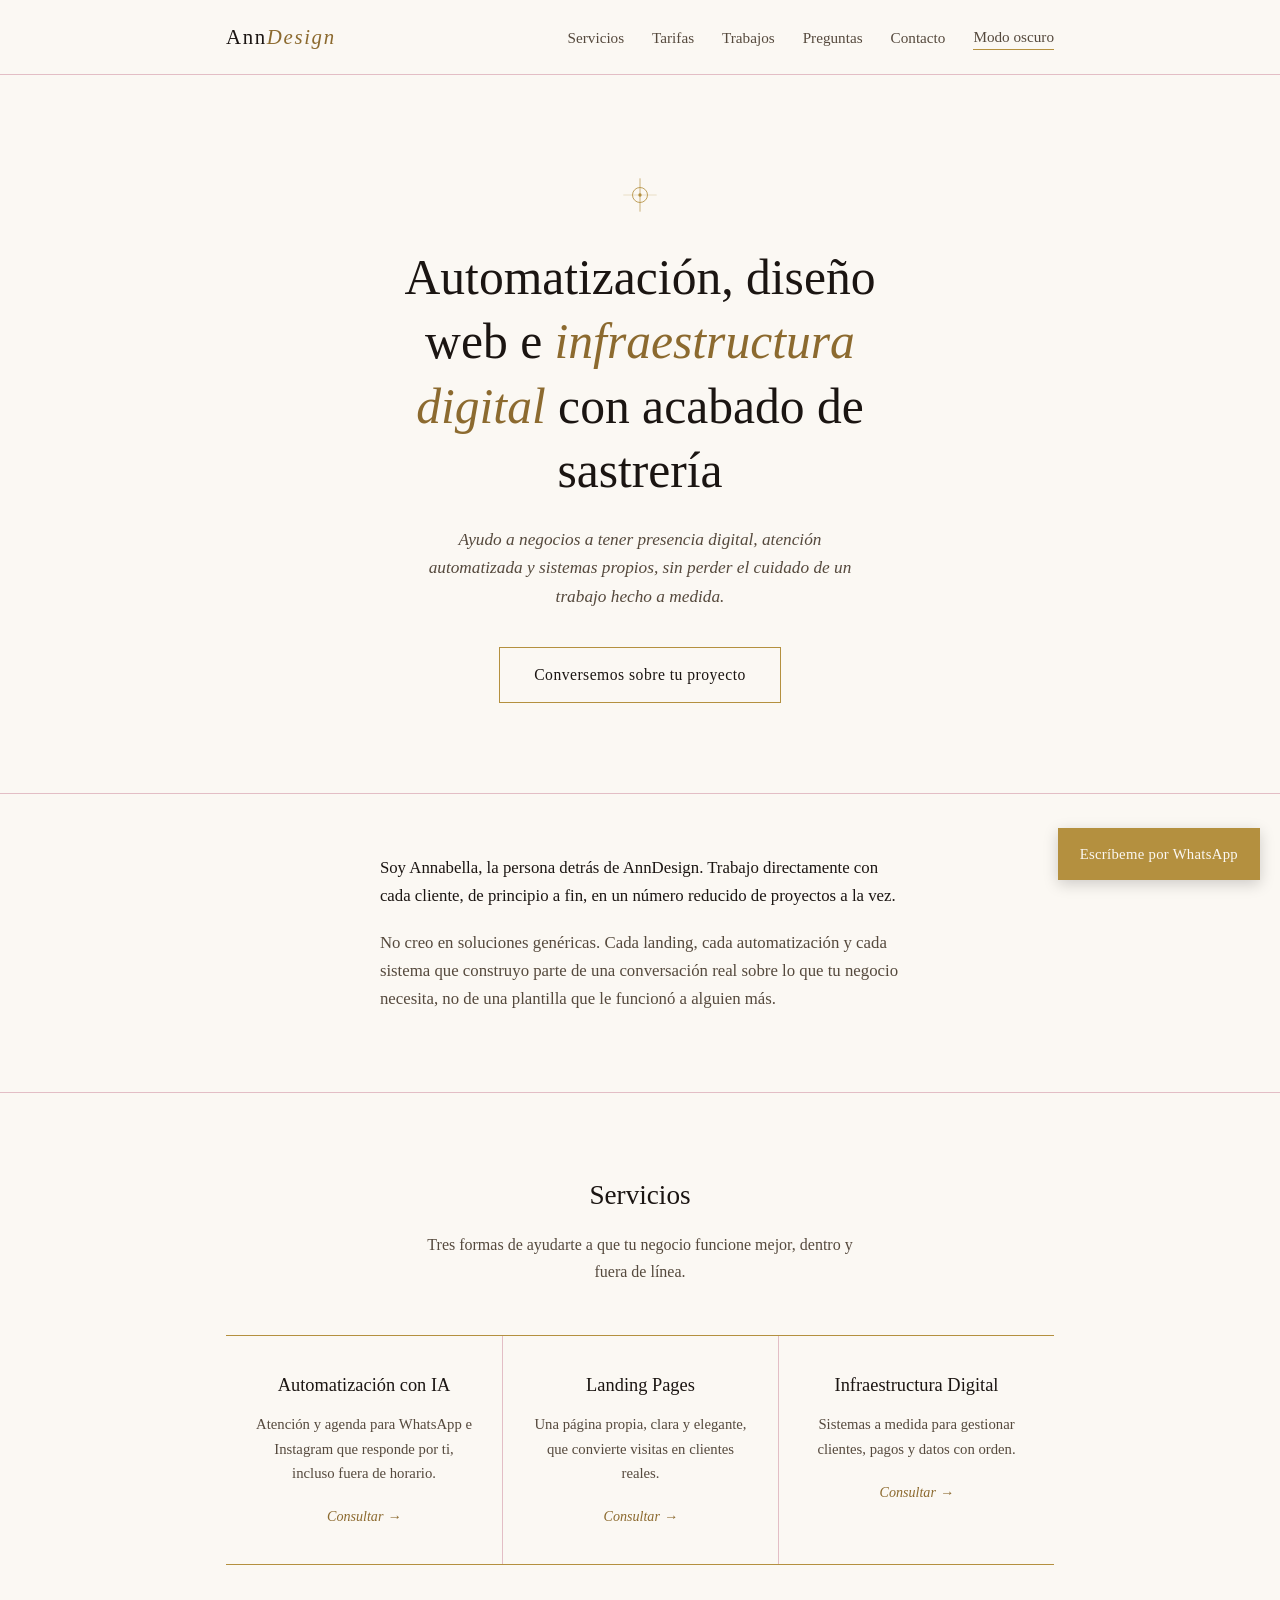
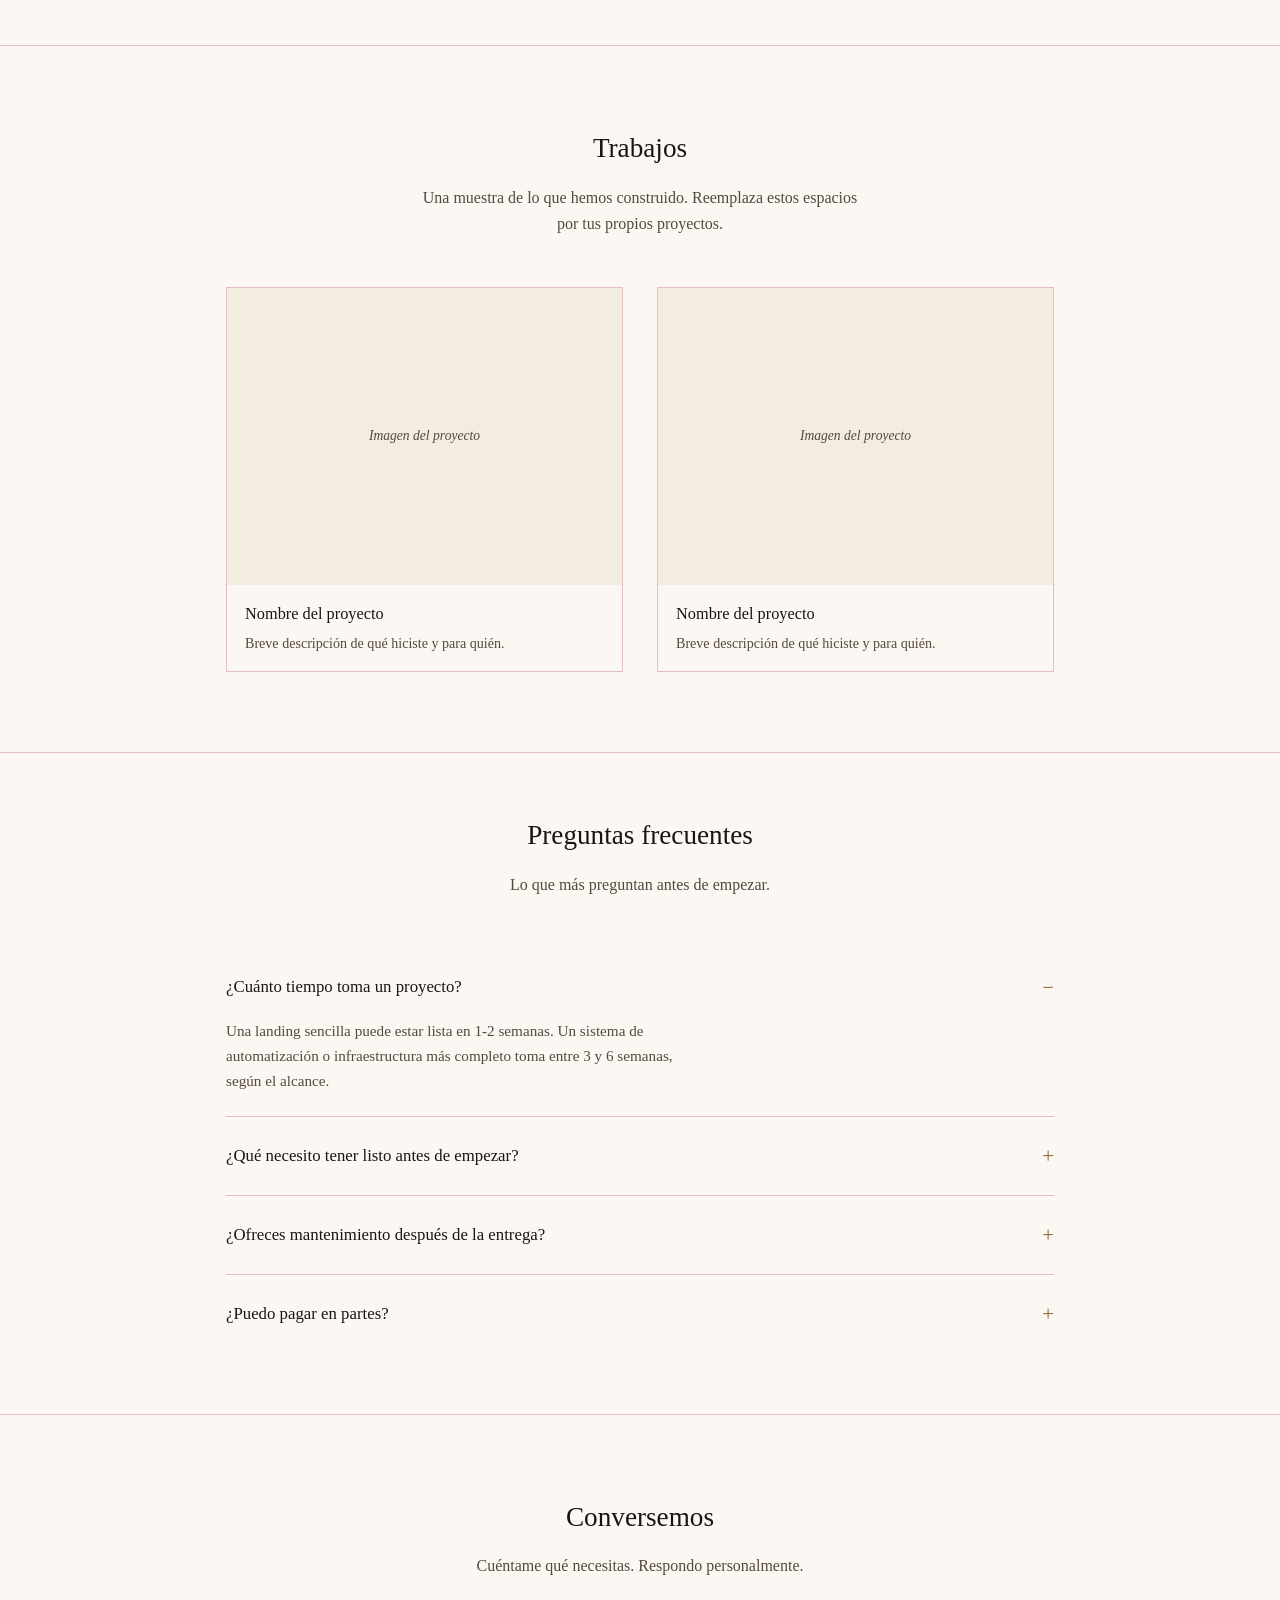
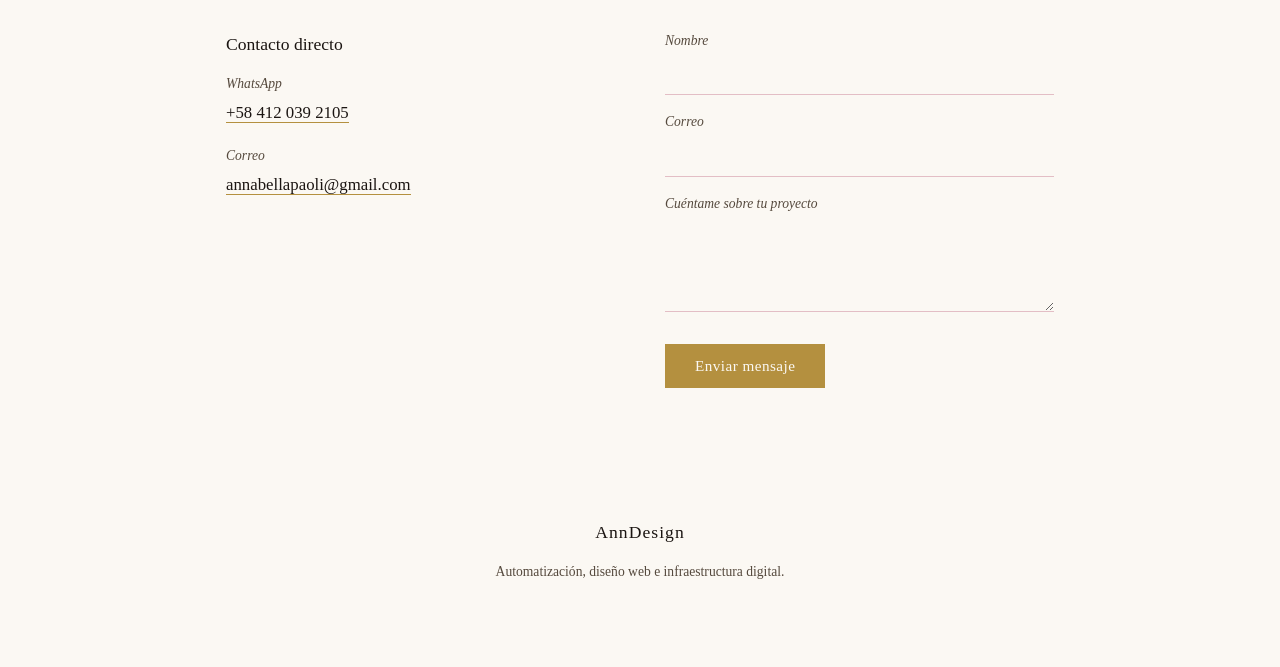
==== index.html @ f758a0d2 "Add sheme.org" ====
<!DOCTYPE html>
<html lang="es">
<head>
<meta charset="UTF-8">
<meta name="viewport" content="width=device-width, initial-scale=1, viewport-fit=cover">
<meta name="google-site-verification" content="3FtmP0WTWGsjdGOeHxUpQcg-QrT8dx8e23Cpryl1r14" />
<title>AnnDesign — Automatización, diseño web e infraestructura digital</title>
<meta name="description" content="AnnDesign: automatización con IA para WhatsApp e Instagram, landing pages e infraestructura digital, hechas a medida.">
<meta property="og:title" content="AnnDesign — Automatización, diseño web e infraestructura digital">
<meta property="og:description" content="Servicios digitales hechos con la atención de una pieza a medida.">
<meta property="og:type" content="website">
<meta property="og:image" content="https://annabellapaoli.github.io/LandingPage-AnnDesign/img/og-image.png">
<script type="application/ld+json">
{
  "@context": "https://schema.org",
  "@type": "ProfessionalService",
  "name": "AnnDesign",
  "description": "Automatización con IA para WhatsApp e Instagram, landing pages e infraestructura digital, hechas a medida.",
  "url": "https://annabellapaoli.github.io/LandingPage-AnnDesign/",
  "image": "https://annabellapaoli.github.io/LandingPage-AnnDesign/img/og-image.png",
  "telephone": "+584120392105",
  "email": "annabellapaoli@gmail.com",
  "priceRange": "$$",
  "areaServed": [
    { "@type": "Country", "name": "Venezuela" },
    { "@type": "Place", "name": "Internacional / remoto" }
  ],
  "sameAs": [
    "https://www.instagram.com/studioanndesign"
  ]
}
</script>
<link rel="icon" type="image/png" sizes="32x32" href="img/favicon-32x32.png">
<link rel="icon" type="image/png" sizes="16x16" href="img/favicon-16x16.png">
<link rel="apple-touch-icon" href="apple-touch-icon.png">
<link rel="stylesheet" href="Styles.css">
</head>
<body>

<nav class="top">
  <div class="wrap" style="display:flex; justify-content:space-between; align-items:center; width:100%; position:relative;">
    <div class="brand">Ann<span class="accent">Design</span></div>
    <button class="menu-toggle" id="menuToggle" onclick="toggleMenu()" aria-label="Abrir menú">Menú</button>
    <div class="links" id="navLinks">
      <a href="#servicios" onclick="closeMenu()">Servicios</a>
      <a href="tarifas.html">Tarifas</a>
      <a href="#trabajos" onclick="closeMenu()">Trabajos</a>
      <a href="#faq" onclick="closeMenu()">Preguntas</a>
      <a href="#contacto" onclick="closeMenu()">Contacto</a>
      <a href="#" id="theme-btn" onclick="toggleTheme(); return false;" style="border-bottom:1px solid var(--gold);">Modo oscuro</a>
    </div>
  </div>
</nav>

<header class="hero">
  <div class="wrap">
    <svg class="ornament" viewBox="0 0 48 48" fill="none" xmlns="http://www.w3.org/2000/svg" aria-hidden="true">
      <path d="M24 4 L24 44" stroke="currentColor" stroke-width="0.8"/>
      <path d="M4 24 L44 24" stroke="currentColor" stroke-width="0.8" opacity="0.4"/>
      <circle cx="24" cy="24" r="9" stroke="currentColor" stroke-width="1"/>
      <circle cx="24" cy="24" r="2" fill="currentColor"/>
    </svg>
    <!-- REEMPLAZA este titular por el tuyo si quieres -->
    <h1>Automatización, diseño web e <em>infraestructura digital</em> con acabado de sastrería</h1>
    <p class="sub">Ayudo a negocios a tener presencia digital, atención automatizada y sistemas propios, sin perder el cuidado de un trabajo hecho a medida.</p>
    <a class="btn" href="#contacto">Conversemos sobre tu proyecto</a>
  </div>
</header>

<section id="sobre-mi" class="tight">
  <div class="wrap about">
    <p>Soy Annabella, la persona detrás de AnnDesign. Trabajo directamente con cada cliente, de principio a fin, en un número reducido de proyectos a la vez.</p>
    <p>No creo en soluciones genéricas. Cada landing, cada automatización y cada sistema que construyo parte de una conversación real sobre lo que tu negocio necesita, no de una plantilla que le funcionó a alguien más.</p>
  </div>
</section>

<section id="servicios">
  <div class="wrap">
    <h2 class="section-title">Servicios</h2>
    <p class="section-sub">Tres formas de ayudarte a que tu negocio funcione mejor, dentro y fuera de línea.</p>
    <div class="services">
      <div class="service-card">
        <h3>Automatización con IA</h3>
        <p>Atención y agenda para WhatsApp e Instagram que responde por ti, incluso fuera de horario.</p>
        <a href="#contacto">Consultar →</a>
      </div>
      <div class="service-card">
        <h3>Landing Pages</h3>
        <p>Una página propia, clara y elegante, que convierte visitas en clientes reales.</p>
        <a href="#contacto">Consultar →</a>
      </div>
      <div class="service-card">
        <h3>Infraestructura Digital</h3>
        <p>Sistemas a medida para gestionar clientes, pagos y datos con orden.</p>
        <a href="#contacto">Consultar →</a>
      </div>
    </div>
  </div>
</section>

<section id="trabajos">
  <div class="wrap">
    <h2 class="section-title">Trabajos</h2>
    <p class="section-sub">Una muestra de lo que hemos construido. Reemplaza estos espacios por tus propios proyectos.</p>
    <div class="portfolio-grid">
      <!-- Cada bloque .work es un proyecto. Duplica este bloque por cada trabajo que quieras mostrar. -->
      <div class="work">
        <div class="thumb">Imagen del proyecto</div>
        <div class="caption">
          <h4>Nombre del proyecto</h4>
          <p>Breve descripción de qué hiciste y para quién.</p>
        </div>
      </div>
      <div class="work">
        <div class="thumb">Imagen del proyecto</div>
        <div class="caption">
          <h4>Nombre del proyecto</h4>
          <p>Breve descripción de qué hiciste y para quién.</p>
        </div>
      </div>
    </div>
  </div>
</section>

<section id="faq" class="tight">
  <div class="wrap">
    <h2 class="section-title">Preguntas frecuentes</h2>
    <p class="section-sub">Lo que más preguntan antes de empezar.</p>

    <details class="faq-item" open>
      <summary class="faq-q">¿Cuánto tiempo toma un proyecto? <span class="sign"></span></summary>
      <p class="faq-a">Una landing sencilla puede estar lista en 1-2 semanas. Un sistema de automatización o infraestructura más completo toma entre 3 y 6 semanas, según el alcance.</p>
    </details>

    <details class="faq-item">
      <summary class="faq-q">¿Qué necesito tener listo antes de empezar? <span class="sign"></span></summary>
      <p class="faq-a">Idealmente tu logo, algunos textos o ideas de lo que quieres comunicar, y acceso a tus redes o WhatsApp Business si el proyecto los involucra. Si no tienes algo de esto, te ayudo a definirlo en la primera conversación.</p>
    </details>

    <details class="faq-item">
      <summary class="faq-q">¿Ofreces mantenimiento después de la entrega? <span class="sign"></span></summary>
      <p class="faq-a">Sí. Cada servicio incluye una mensualidad de acompañamiento que cubre soporte, ajustes y actualizaciones conforme tu negocio cambia.</p>
    </details>

    <details class="faq-item">
      <summary class="faq-q">¿Puedo pagar en partes? <span class="sign"></span></summary>
      <p class="faq-a">Sí, cada servicio tiene un plan de pago por etapas. Puedes ver el detalle en la página de tarifas.</p>
    </details>
  </div>
</section>

<section id="contacto">
  <div class="wrap">
    <h2 class="section-title">Conversemos</h2>
    <p class="section-sub">Cuéntame qué necesitas. Respondo personalmente.</p>
    <div class="contact-grid">
      <div class="contact-direct">
        <h3>Contacto directo</h3>
        <div class="item">
          <span>WhatsApp</span>
          <!-- Reemplaza el número (código de país + número, sin espacios ni +) -->
          <a href="https://wa.me/584120392105" target="_blank" rel="noopener">+58 412 039 2105</a>
        </div>
        <div class="item">
          <span>Correo</span>
          <a href="mailto:annabellapaoli@gmail.com">annabellapaoli@gmail.com</a>
        </div>
      </div>
    
     
      <form class="contact-form" id="contactForm">
        <input type="hidden" name="access_key" value="2c2c6b9e-72e5-4de1-8b60-40aa6144c0bf">
        <input type="hidden" name="subject" value="Nuevo mensaje desde AnnDesign">
        <!-- Campo trampa anti-spam: invisible para personas, los bots suelen rellenarlo -->
        <input type="text" name="botcheck" style="display:none" tabindex="-1" autocomplete="off">
        <div>
          <label for="nombre">Nombre</label>
          <input type="text" id="nombre" name="nombre" required>
        </div>
        <div>
          <label for="email">Correo</label>
          <input type="email" id="email" name="email" required>
        </div>
        <div>
          <label for="mensaje">Cuéntame sobre tu proyecto</label>
          <textarea id="mensaje" name="mensaje" rows="4" required></textarea>
        </div>
        <button type="submit" id="contactSubmit">Enviar mensaje</button>
        <p id="contactStatus" style="font-size:0.88rem; font-style:italic; margin:0; display:none;"></p>
      </form>
    </div>
  </div>
</section>

<footer>
  <div class="brand">AnnDesign</div>
  <p>Automatización, diseño web e infraestructura digital.</p>
</footer>

<a class="wa-float" href="https://wa.me/584120392105" target="_blank" rel="noopener">Escríbeme por WhatsApp</a>

<script src="Script.js" defer></script>
</body>
</html>
---- Styles.css ----
:root{
    --ivory: #FBF8F3;
    --ivory-deep: #F3ECE0;
    --ink: #1B1512;
    --ink-soft: #55493d;
    --gold: #B4903F;
    --gold-deep: #8C6A2F;
    --gold-bright: #D9B565;
    --rose: #F1DBDF;
    --rose-line: #E3BEC5;
  }
  @media (prefers-color-scheme: dark){
    :root:not([data-theme="light"]){
      --ivory: #17130F;
      --ivory-deep: #1E1812;
      --ink: #F3ECE0;
      --ink-soft: #cbbfae;
      --gold: #D2AE5F;
      --gold-deep: #E4C275;
      --gold-bright: #E9CC85;
      --rose: #3A2A2D;
      --rose-line: #55393f;
    }
  }
  :root[data-theme="dark"]{
    --ivory: #17130F; --ivory-deep: #1E1812; --ink: #F3ECE0; --ink-soft: #cbbfae;
    --gold: #D2AE5F; --gold-deep: #E4C275; --gold-bright: #E9CC85; --rose: #3A2A2D; --rose-line: #55393f;
  }

  * { box-sizing: border-box; }
  html{ scroll-padding-top: env(safe-area-inset-top, 0px); }

  body{
    margin: 0;
    background: var(--ivory);
    color: var(--ink);
    font-family: "Times New Roman", Times, serif;
    line-height: 1.65;
    -webkit-font-smoothing: antialiased;
    padding-top: env(safe-area-inset-top, 0px);
    padding-bottom: env(safe-area-inset-bottom, 0px);
  }

  a { color: inherit; }

  .wrap{ max-width: 880px; margin: 0 auto; padding: 0 26px; }

  html{ scroll-behavior: smooth; }

  /* NAV */
  nav.top{
    display: flex;
    justify-content: space-between;
    align-items: center;
    padding: 20px 0;
    border-bottom: 1px solid var(--rose-line);
    position: sticky;
    top: env(safe-area-inset-top, 0px);
    background: var(--ivory);
    z-index: 40;
  }
  nav.top .brand{
    font-size: 1.3rem;
    letter-spacing: 0.08em;
  }
  nav.top .brand .accent{ color: var(--gold-deep); font-style: italic; }
  nav.top .links{ display: flex; gap: 28px; font-size: 0.95rem; align-items: center; }
  nav.top .links a{ text-decoration: none; color: var(--ink-soft); }
  nav.top .links a:hover{ color: var(--gold-deep); }

  .menu-toggle{
    display: none;
    background: none; border: 1px solid var(--gold); color: var(--ink);
    font-family: inherit; font-size: 0.85rem; padding: 8px 14px; cursor: pointer;
  }

  @media (max-width: 560px){
    .menu-toggle{ display: inline-block; }
    nav.top .links{
      display: none;
      position: absolute;
      top: 100%;
      left: 0;
      right: 0;
      background: var(--ivory);
      flex-direction: column;
      align-items: flex-start;
      gap: 0;
      border-bottom: 1px solid var(--gold);
    }
    nav.top .links.open{ display: flex; }
    nav.top .links a{
      width: 100%;
      padding: 16px 26px;
      border-top: 1px solid var(--rose-line);
    }
  }

  /* HERO */
  header.hero{
    text-align: center;
    padding: 100px 0 90px;
  }
  .ornament{ width: 40px; height: 40px; margin: 0 auto 22px; color: var(--gold); }
  .hero h1{
    font-size: clamp(2.2rem, 6vw, 3.1rem);
    font-weight: 400;
    line-height: 1.3;
    max-width: 20ch;
    margin: 0 auto 22px;
  }
  .hero h1 em{ color: var(--gold-deep); font-style: italic; }
  .hero p.sub{
    max-width: 50ch;
    margin: 0 auto 36px;
    color: var(--ink-soft);
    font-size: 1.08rem;
    font-style: italic;
  }
  .btn{
    display: inline-block;
    border: 1px solid var(--gold);
    color: var(--ink);
    text-decoration: none;
    padding: 14px 34px;
    font-size: 0.98rem;
    letter-spacing: 0.03em;
    transition: background 0.25s ease, color 0.25s ease;
  }
  .btn:hover{ background: var(--gold); color: var(--ivory); }
  .btn.ghost{ border-color: var(--rose-line); }
  .btn.ghost:hover{ background: var(--rose); color: var(--ink); }

  .hairline{
    width: 120px; height: 1px;
    background: linear-gradient(90deg, transparent, var(--gold), transparent);
    margin: 0 auto;
  }

  /* SECTION SHARED */
  section{ padding: 80px 0; border-top: 1px solid var(--rose-line); }
  section.tight{ padding: 60px 0; }
  .section-title{
    font-size: 1.7rem; font-weight: 400; text-align: center; margin: 0 0 14px;
  }
  .section-sub{
    text-align: center; color: var(--ink-soft); max-width: 56ch; margin: 0 auto 50px; font-size: 1rem;
  }

  /* ABOUT */
  .about p{
    max-width: 62ch; margin: 0 auto 20px; font-size: 1.05rem; color: var(--ink-soft);
  }
  .about p:first-child{ color: var(--ink); }

  /* SERVICES */
  .services{
    display: grid;
    grid-template-columns: 1fr 1fr 1fr;
    gap: 0;
    border-top: 1px solid var(--gold);
    border-bottom: 1px solid var(--gold);
  }
  .service-card{
    padding: 34px 26px;
    border-left: 1px solid var(--rose-line);
    text-align: center;
  }
  .service-card:first-child{ border-left: none; }
  .service-card h3{ font-weight: 400; font-size: 1.15rem; margin: 0 0 12px; }
  .service-card p{ color: var(--ink-soft); font-size: 0.92rem; margin: 0 0 18px; }
  .service-card a{ font-size: 0.88rem; font-style: italic; color: var(--gold-deep); text-decoration: none; }
  .service-card a:hover{ text-decoration: underline; }
  @media (max-width: 640px){
    .services{ grid-template-columns: 1fr; }
    .service-card{ border-left: none; border-top: 1px solid var(--rose-line); }
    .service-card:first-child{ border-top: none; }
  }

  /* PORTFOLIO */
  .portfolio-grid{
    display: grid;
    grid-template-columns: 1fr 1fr;
    gap: 34px;
  }
  .work{
    border: 1px solid var(--rose-line);
  }
  .work .thumb{
    aspect-ratio: 4/3;
    background: var(--ivory-deep);
    display: flex;
    align-items: center;
    justify-content: center;
    color: var(--ink-soft);
    font-size: 0.85rem;
    font-style: italic;
    /* REEMPLAZA este bloque por: background-image: url('tu-imagen.jpg'); background-size: cover; background-position: center; */
  }
  .work .caption{ padding: 16px 18px; }
  .work .caption h4{ margin: 0 0 4px; font-weight: 400; font-size: 1.02rem; }
  .work .caption p{ margin: 0; color: var(--ink-soft); font-size: 0.88rem; }
  @media (max-width: 640px){ .portfolio-grid{ grid-template-columns: 1fr; } }

  /* CONTACT */
  .contact-grid{
    display: grid;
    grid-template-columns: 1fr 1fr;
    gap: 50px;
    align-items: start;
  }
  .contact-direct h3{ font-weight: 400; font-size: 1.1rem; margin: 0 0 14px; }
  .contact-direct .item{ margin-bottom: 18px; }
  .contact-direct .item span{ display: block; color: var(--ink-soft); font-size: 0.85rem; font-style: italic; margin-bottom: 4px; }
  .contact-direct .item a{ text-decoration: none; font-size: 1.05rem; border-bottom: 1px solid var(--gold); }

  form.contact-form{ display: flex; flex-direction: column; gap: 16px; }
  form.contact-form label{ font-size: 0.85rem; color: var(--ink-soft); font-style: italic; margin-bottom: 4px; display: block; }
  form.contact-form input, form.contact-form textarea{
    width: 100%;
    font-family: inherit;
    font-size: 1rem;
    padding: 10px 4px;
    border: none;
    border-bottom: 1px solid var(--rose-line);
    background: transparent;
    color: var(--ink);
  }
  form.contact-form input:focus, form.contact-form textarea:focus{
    outline: none; border-bottom-color: var(--gold);
  }
  form.contact-form button{
    align-self: flex-start;
    margin-top: 8px;
    font-family: inherit;
    background: var(--gold);
    color: var(--ivory);
    border: none;
    padding: 13px 30px;
    font-size: 0.95rem;
    cursor: pointer;
    letter-spacing: 0.03em;
  }
  form.contact-form button:hover{ background: var(--gold-deep); }

  @media (max-width: 700px){ .contact-grid{ grid-template-columns: 1fr; } }

  footer{ text-align: center; padding: 50px 0 70px; color: var(--ink-soft); font-size: 0.85rem; }
  footer .brand{ font-size: 1.1rem; letter-spacing: 0.06em; color: var(--ink); margin-bottom: 10px; }

  /* FAQ */
  .faq-item{ border-bottom: 1px solid var(--rose-line); padding: 22px 0; }
  .faq-item:last-child{ border-bottom: none; }
  .faq-q{
    font-size: 1.05rem; cursor: pointer; display: flex; justify-content: space-between;
    align-items: center; list-style: none;
  }
  .faq-q::-webkit-details-marker{ display: none; }
  .faq-q .sign{ color: var(--gold-deep); font-size: 1.3rem; }
  .faq-item[open] .sign::before{ content: '−'; }
  .faq-item:not([open]) .sign::before{ content: '+'; }
  .faq-a{ color: var(--ink-soft); margin: 14px 0 0; font-size: 0.95rem; max-width: 60ch; }

  /* Floating WhatsApp button */
  .wa-float{
    position: fixed;
    right: 20px;
    bottom: calc(20px + env(safe-area-inset-bottom, 0px));
    background: var(--gold);
    color: var(--ivory);
    text-decoration: none;
    padding: 14px 22px;
    font-size: 0.92rem;
    letter-spacing: 0.02em;
    box-shadow: 0 4px 14px rgba(0,0,0,0.18);
    z-index: 50;
  }
  .wa-float:hover{ background: var(--gold-deep); }
  @media (max-width: 560px){
    .wa-float{ padding: 12px 18px; font-size: 0.85rem; }
  }
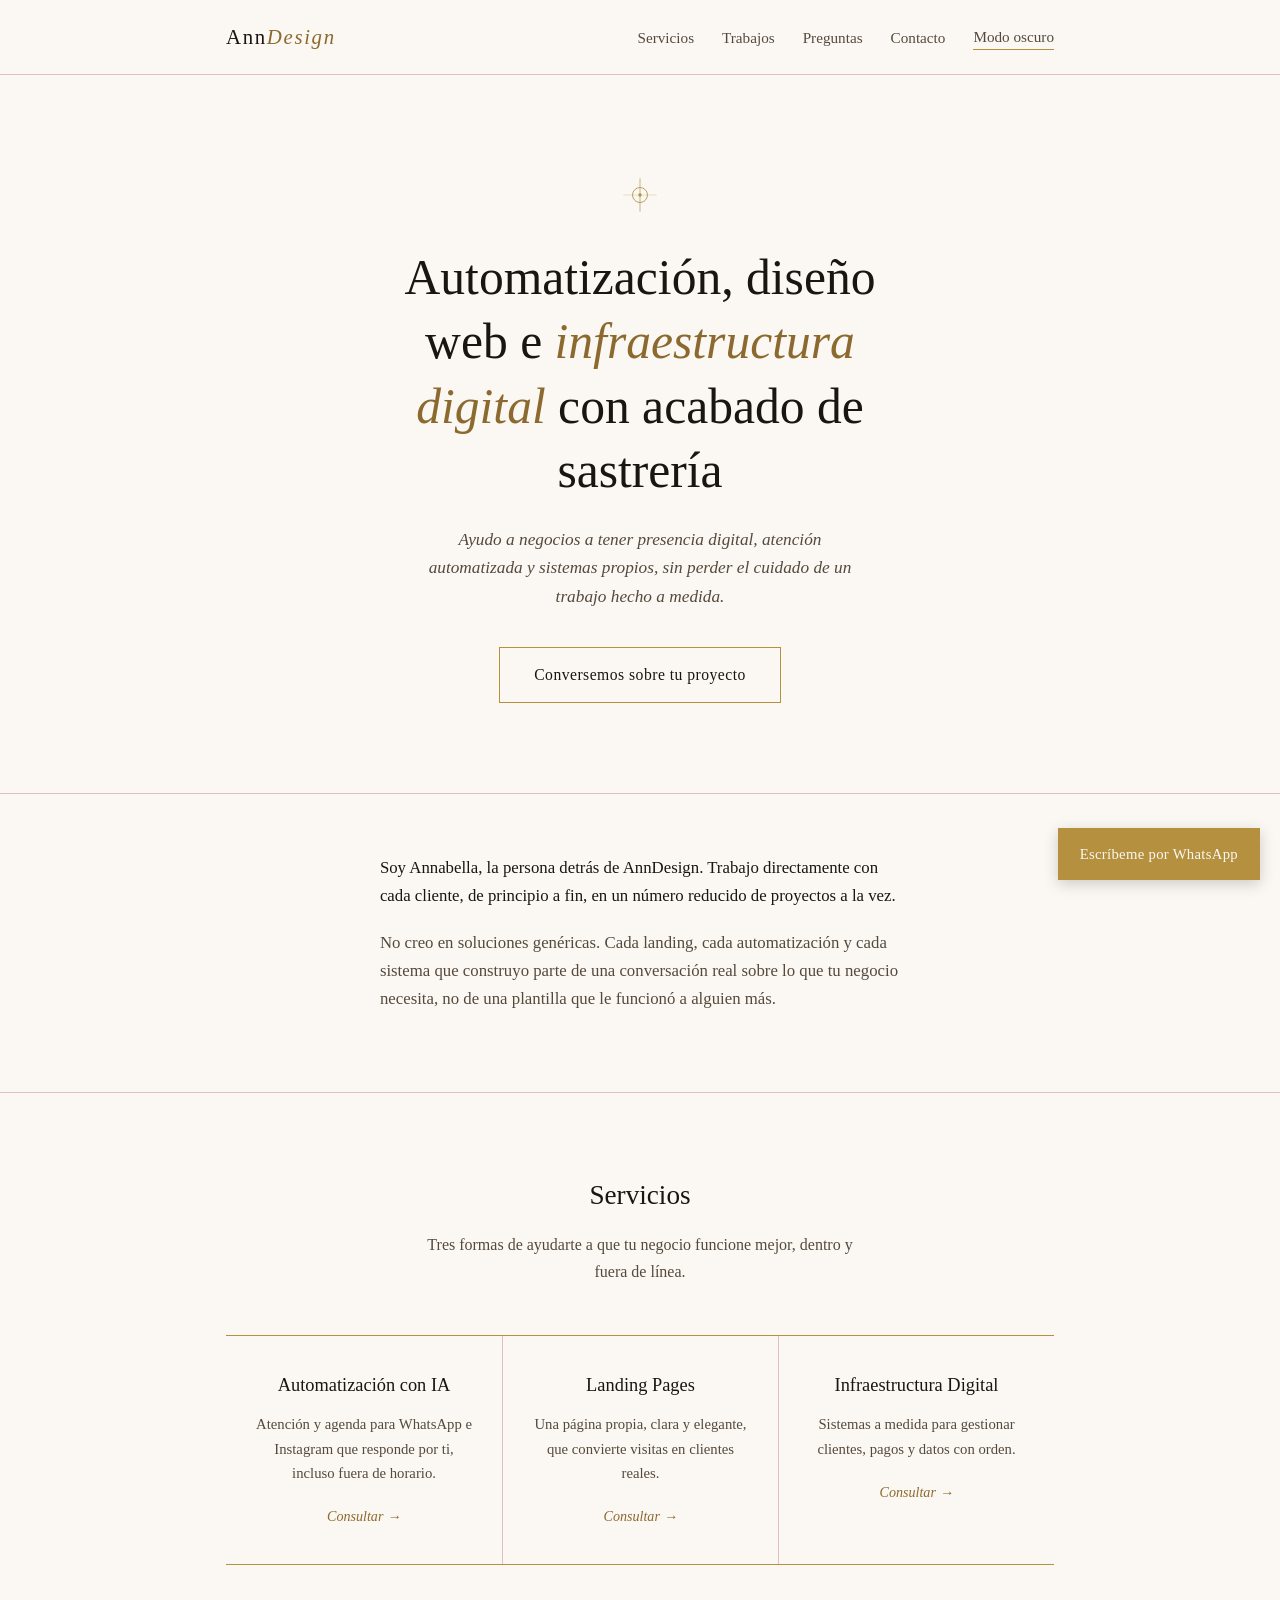
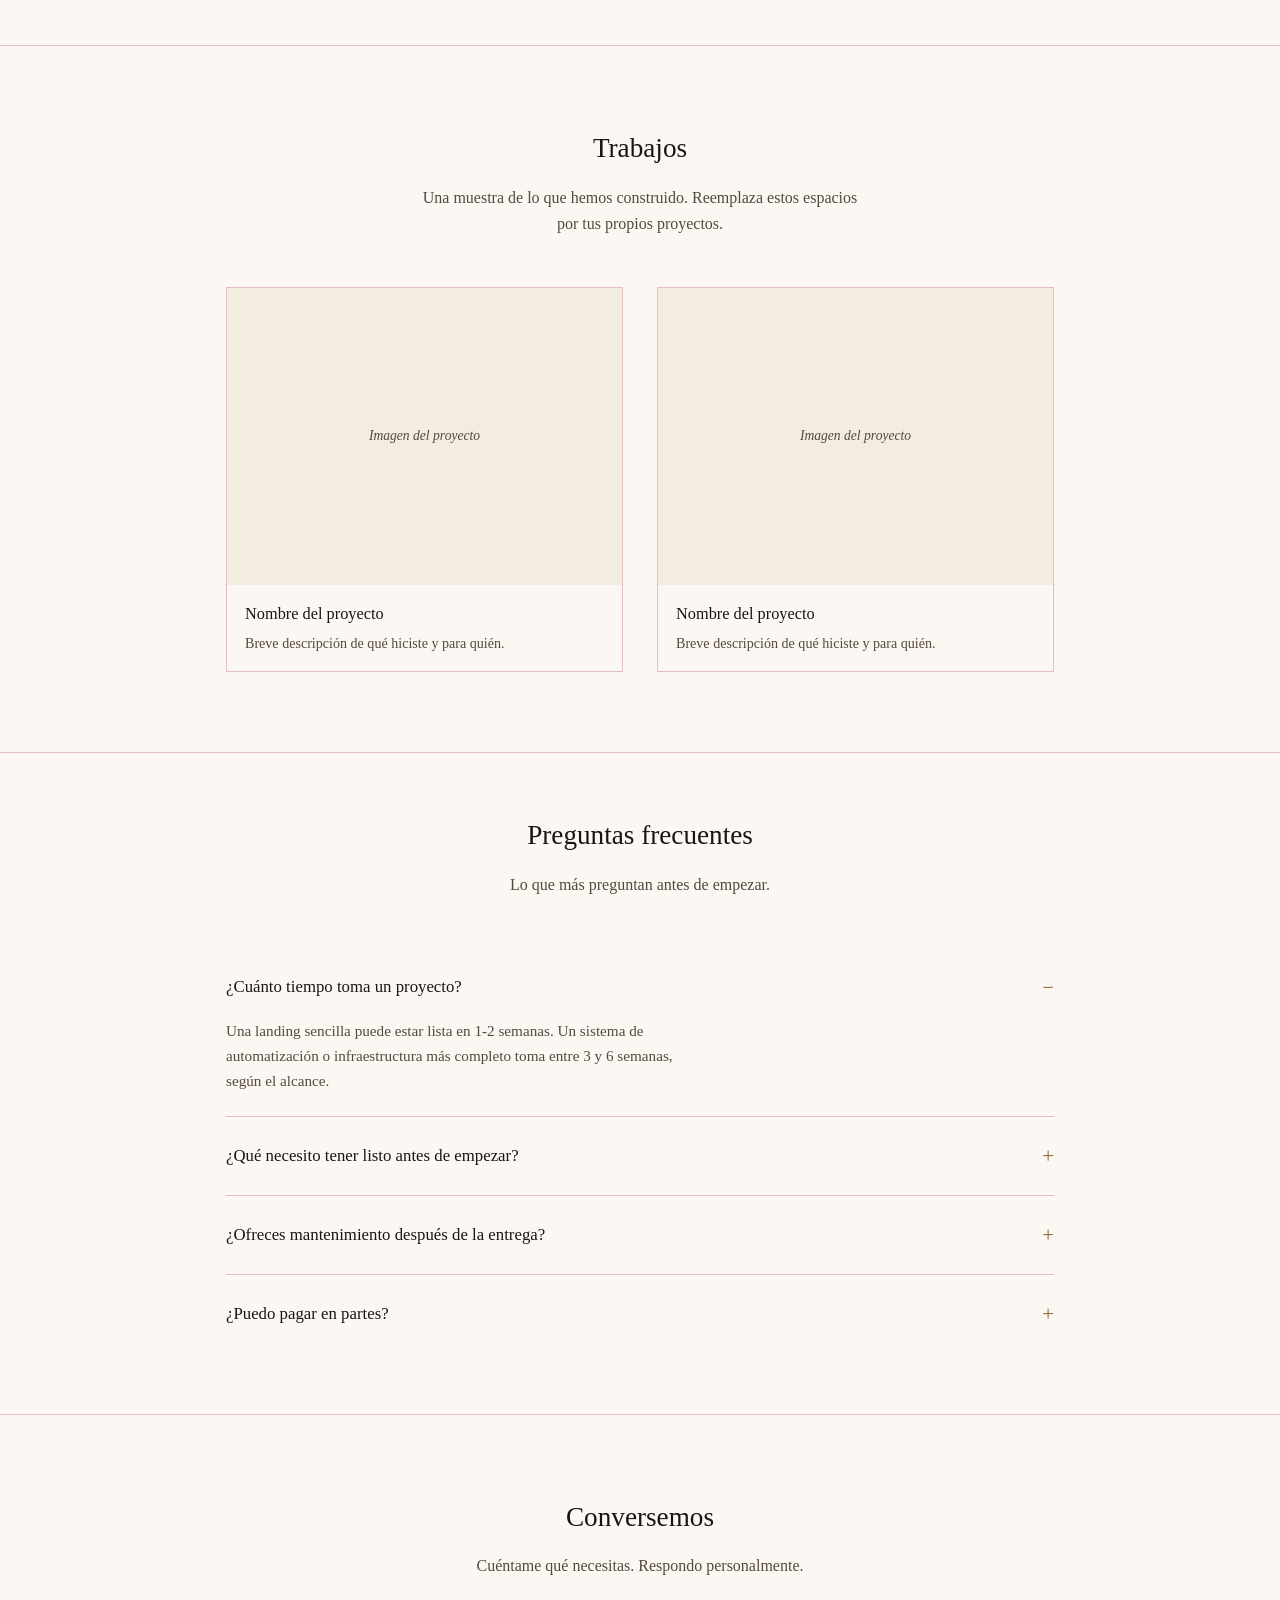
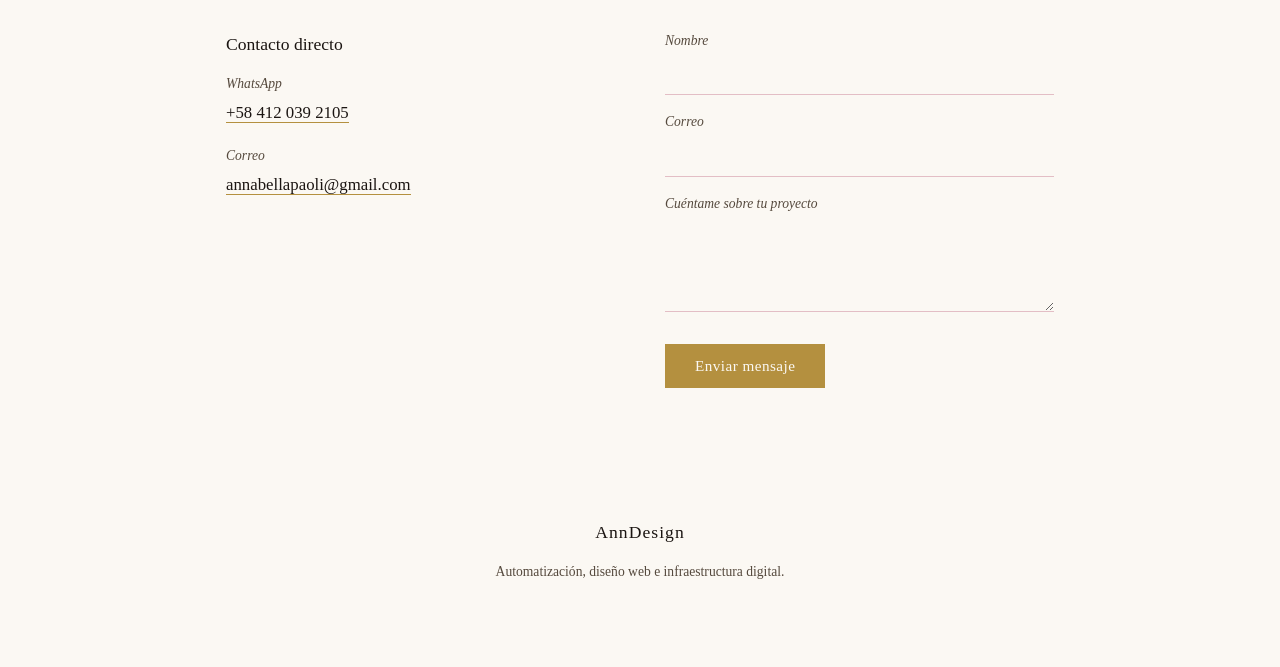
==== commit 3b2dcb5a: "delete tarifa section" ====
--- a/index.html
+++ b/index.html
@@ -43,7 +43,6 @@
     <button class="menu-toggle" id="menuToggle" onclick="toggleMenu()" aria-label="Abrir menú">Menú</button>
     <div class="links" id="navLinks">
       <a href="#servicios" onclick="closeMenu()">Servicios</a>
-      <a href="tarifas.html">Tarifas</a>
       <a href="#trabajos" onclick="closeMenu()">Trabajos</a>
       <a href="#faq" onclick="closeMenu()">Preguntas</a>
       <a href="#contacto" onclick="closeMenu()">Contacto</a>
@@ -200,5 +199,46 @@
 <a class="wa-float" href="https://wa.me/584120392105" target="_blank" rel="noopener">Escríbeme por WhatsApp</a>
 
 <script src="Script.js" defer></script>
+<script type="application/ld+json">
+{
+  "@context": "https://schema.org",
+  "@type": "FAQPage",
+  "mainEntity": [
+    {
+      "@type": "Question",
+      "name": "¿Cuánto tiempo toma un proyecto?",
+      "acceptedAnswer": {
+        "@type": "Answer",
+        "text": "Una landing sencilla puede estar lista en 1-2 semanas. Un sistema de automatización o infraestructura más completo toma entre 3 y 6 semanas, según el alcance."
+      }
+    },
+    {
+      "@type": "Question",
+      "name": "¿Qué necesito tener listo antes de empezar?",
+      "acceptedAnswer": {
+        "@type": "Answer",
+        "text": "Idealmente tu logo, algunos textos o ideas de lo que quieres comunicar, y acceso a tus redes o WhatsApp Business si el proyecto los involucra. Si no tienes algo de esto, te ayudo a definirlo en la primera conversación."
+      }
+    },
+    {
+      "@type": "Question",
+      "name": "¿Ofreces mantenimiento después de la entrega?",
+      "acceptedAnswer": {
+        "@type": "Answer",
+        "text": "Sí. Cada servicio incluye una mensualidad de acompañamiento que cubre soporte, ajustes y actualizaciones conforme tu negocio cambia."
+      }
+    },
+    {
+      "@type": "Question",
+      "name": "¿Puedo pagar en partes?",
+      "acceptedAnswer": {
+        "@type": "Answer",
+        "text": "Sí, cada servicio tiene un plan de pago por etapas. Puedes ver el detalle en la página de tarifas."
+      }
+    }
+  ]
+}
+</script>
+
 </body>
 </html>
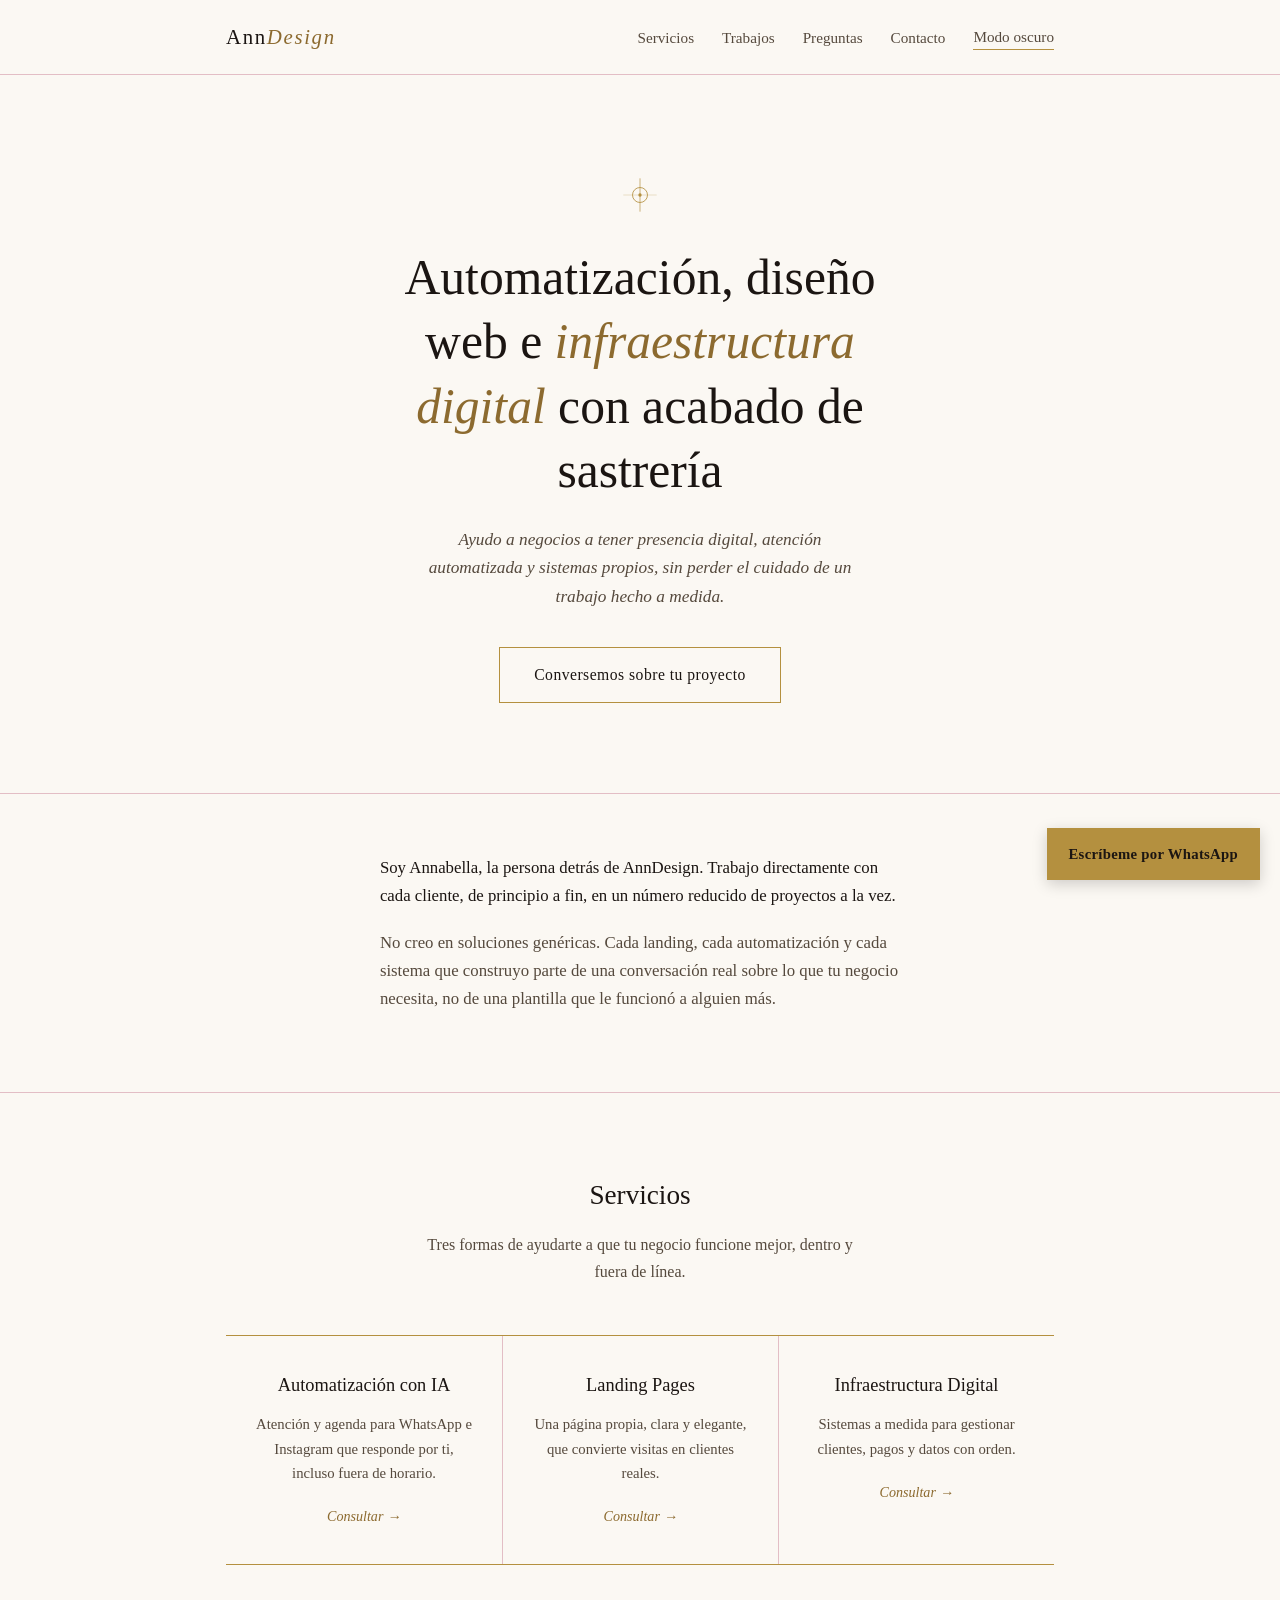
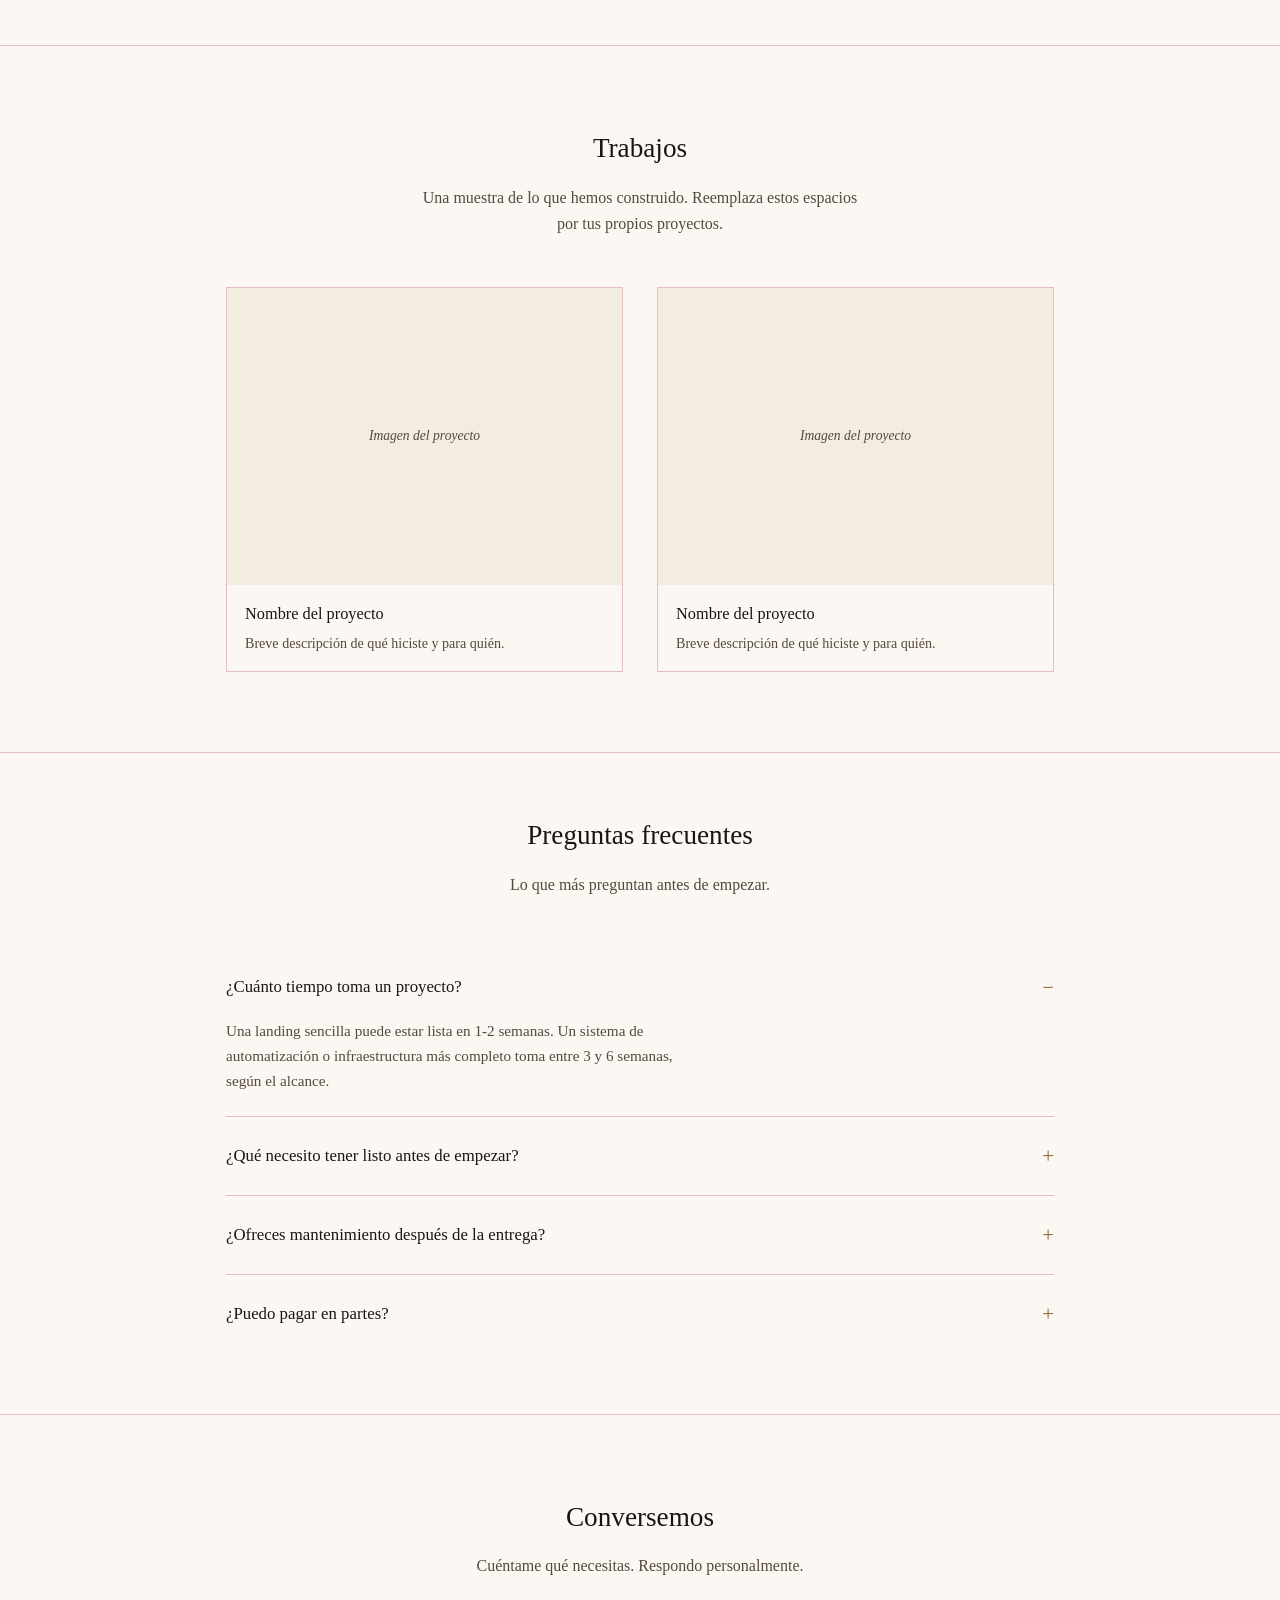
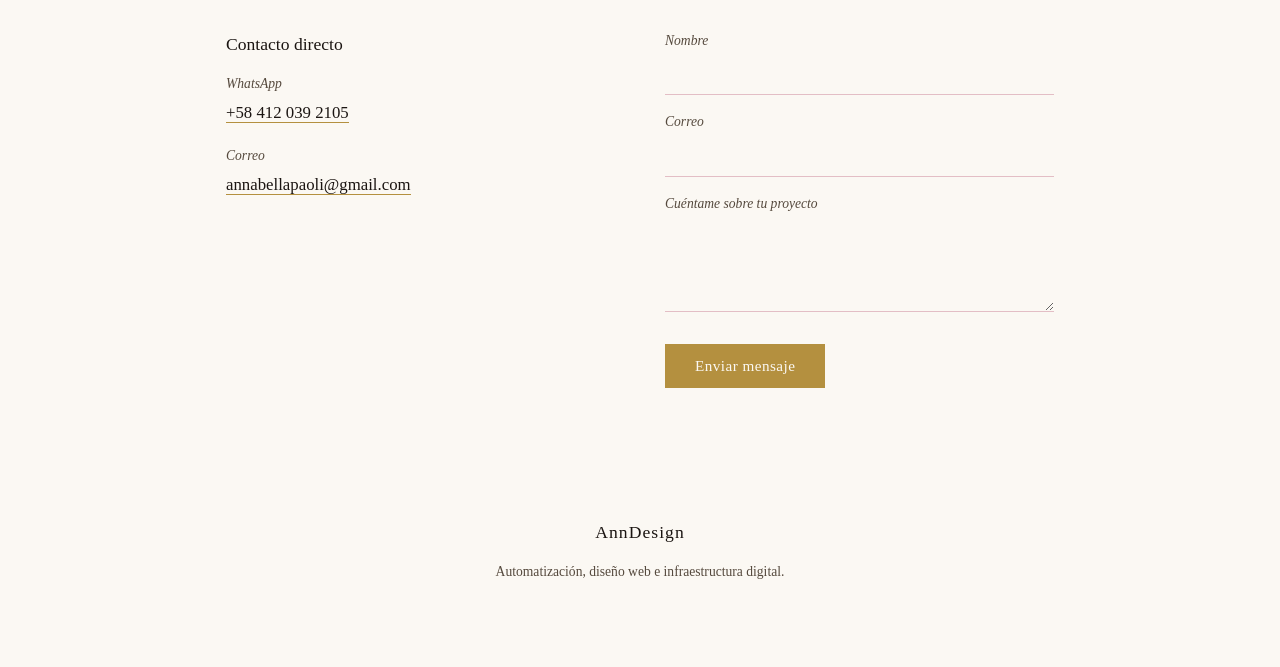
==== commit 63a1da4e: "Fix some problem in css" ====
--- a/index.html
+++ b/index.html
@@ -4,20 +4,22 @@
 <meta charset="UTF-8">
 <meta name="viewport" content="width=device-width, initial-scale=1, viewport-fit=cover">
 <meta name="google-site-verification" content="3FtmP0WTWGsjdGOeHxUpQcg-QrT8dx8e23Cpryl1r14" />
+<meta name="google-site-verification" content="w0RNqTQoNsQ4N2fCr2AAYEgQTixyMhWSof7df9jcmoA" />
 <title>AnnDesign — Automatización, diseño web e infraestructura digital</title>
 <meta name="description" content="AnnDesign: automatización con IA para WhatsApp e Instagram, landing pages e infraestructura digital, hechas a medida.">
 <meta property="og:title" content="AnnDesign — Automatización, diseño web e infraestructura digital">
 <meta property="og:description" content="Servicios digitales hechos con la atención de una pieza a medida.">
 <meta property="og:type" content="website">
-<meta property="og:image" content="https://annabellapaoli.github.io/LandingPage-AnnDesign/img/og-image.png">
+<!-- CORREGIDO: apuntaba al dominio viejo de github.io -->
+<meta property="og:image" content="https://studioanndesign.com/img/og-image.png">
 <script type="application/ld+json">
 {
   "@context": "https://schema.org",
   "@type": "ProfessionalService",
   "name": "AnnDesign",
   "description": "Automatización con IA para WhatsApp e Instagram, landing pages e infraestructura digital, hechas a medida.",
-  "url": "https://annabellapaoli.github.io/LandingPage-AnnDesign/",
-  "image": "https://annabellapaoli.github.io/LandingPage-AnnDesign/img/og-image.png",
+  "url": "https://studioanndesign.com/",
+  "image": "https://studioanndesign.com/img/og-image.png",
   "telephone": "+584120392105",
   "email": "annabellapaoli@gmail.com",
   "priceRange": "$$",
@@ -30,9 +32,12 @@
   ]
 }
 </script>
+<link rel="icon" href="img/favicon.ico" sizes="any">
 <link rel="icon" type="image/png" sizes="32x32" href="img/favicon-32x32.png">
 <link rel="icon" type="image/png" sizes="16x16" href="img/favicon-16x16.png">
-<link rel="apple-touch-icon" href="apple-touch-icon.png">
+
+<link rel="apple-touch-icon" href="img/apple-touch-icon.png">
+
 <link rel="stylesheet" href="Styles.css">
 </head>
 <body>
@@ -59,12 +64,14 @@
       <circle cx="24" cy="24" r="9" stroke="currentColor" stroke-width="1"/>
       <circle cx="24" cy="24" r="2" fill="currentColor"/>
     </svg>
-    <!-- REEMPLAZA este titular por el tuyo si quieres -->
     <h1>Automatización, diseño web e <em>infraestructura digital</em> con acabado de sastrería</h1>
     <p class="sub">Ayudo a negocios a tener presencia digital, atención automatizada y sistemas propios, sin perder el cuidado de un trabajo hecho a medida.</p>
     <a class="btn" href="#contacto">Conversemos sobre tu proyecto</a>
   </div>
 </header>
+
+<!-- AGREGADO: punto de referencia principal para accesibilidad -->
+<main>
 
 <section id="sobre-mi" class="tight">
   <div class="wrap about">
@@ -102,18 +109,17 @@
     <h2 class="section-title">Trabajos</h2>
     <p class="section-sub">Una muestra de lo que hemos construido. Reemplaza estos espacios por tus propios proyectos.</p>
     <div class="portfolio-grid">
-      <!-- Cada bloque .work es un proyecto. Duplica este bloque por cada trabajo que quieras mostrar. -->
       <div class="work">
         <div class="thumb">Imagen del proyecto</div>
         <div class="caption">
-          <h4>Nombre del proyecto</h4>
+          <h3>Nombre del proyecto</h3>
           <p>Breve descripción de qué hiciste y para quién.</p>
         </div>
       </div>
       <div class="work">
         <div class="thumb">Imagen del proyecto</div>
         <div class="caption">
-          <h4>Nombre del proyecto</h4>
+          <h3>Nombre del proyecto</h3>
           <p>Breve descripción de qué hiciste y para quién.</p>
         </div>
       </div>
@@ -143,7 +149,7 @@
 
     <details class="faq-item">
       <summary class="faq-q">¿Puedo pagar en partes? <span class="sign"></span></summary>
-      <p class="faq-a">Sí, cada servicio tiene un plan de pago por etapas. Puedes ver el detalle en la página de tarifas.</p>
+      <p class="faq-a">Sí, cada servicio tiene un plan de pago por etapas, ajustado al alcance de tu proyecto. Te lo detallo en la primera conversación.</p>
     </details>
   </div>
 </section>
@@ -157,7 +163,6 @@
         <h3>Contacto directo</h3>
         <div class="item">
           <span>WhatsApp</span>
-          <!-- Reemplaza el número (código de país + número, sin espacios ni +) -->
           <a href="https://wa.me/584120392105" target="_blank" rel="noopener">+58 412 039 2105</a>
         </div>
         <div class="item">
@@ -165,12 +170,10 @@
           <a href="mailto:annabellapaoli@gmail.com">annabellapaoli@gmail.com</a>
         </div>
       </div>
-    
-     
+
       <form class="contact-form" id="contactForm">
         <input type="hidden" name="access_key" value="2c2c6b9e-72e5-4de1-8b60-40aa6144c0bf">
         <input type="hidden" name="subject" value="Nuevo mensaje desde AnnDesign">
-        <!-- Campo trampa anti-spam: invisible para personas, los bots suelen rellenarlo -->
         <input type="text" name="botcheck" style="display:none" tabindex="-1" autocomplete="off">
         <div>
           <label for="nombre">Nombre</label>
@@ -191,13 +194,14 @@
   </div>
 </section>
 
+</main>
+
 <footer>
   <div class="brand">AnnDesign</div>
   <p>Automatización, diseño web e infraestructura digital.</p>
 </footer>
 
 <a class="wa-float" href="https://wa.me/584120392105" target="_blank" rel="noopener">Escríbeme por WhatsApp</a>
-
 <script src="Script.js" defer></script>
 <script type="application/ld+json">
 {
@@ -233,7 +237,7 @@
       "name": "¿Puedo pagar en partes?",
       "acceptedAnswer": {
         "@type": "Answer",
-        "text": "Sí, cada servicio tiene un plan de pago por etapas. Puedes ver el detalle en la página de tarifas."
+        "text": "Sí, cada servicio tiene un plan de pago por etapas, ajustado al alcance de tu proyecto. Te lo detallo en la primera conversación."
       }
     }
   ]
--- a/Styles.css
+++ b/Styles.css
@@ -169,6 +169,7 @@
   .service-card:first-child{ border-left: none; }
   .service-card h3{ font-weight: 400; font-size: 1.15rem; margin: 0 0 12px; }
   .service-card p{ color: var(--ink-soft); font-size: 0.92rem; margin: 0 0 18px; }
+  .service-card .price-from{ color: var(--gold-deep); font-style: italic; font-size: 0.95rem; margin: 0 0 14px; }
   .service-card a{ font-size: 0.88rem; font-style: italic; color: var(--gold-deep); text-decoration: none; }
   .service-card a:hover{ text-decoration: underline; }
   @media (max-width: 640px){
@@ -198,7 +199,7 @@
     /* REEMPLAZA este bloque por: background-image: url('tu-imagen.jpg'); background-size: cover; background-position: center; */
   }
   .work .caption{ padding: 16px 18px; }
-  .work .caption h4{ margin: 0 0 4px; font-weight: 400; font-size: 1.02rem; }
+  .work .caption h3{ margin: 0 0 4px; font-weight: 400; font-size: 1.02rem; }
   .work .caption p{ margin: 0; color: var(--ink-soft); font-size: 0.88rem; }
   @media (max-width: 640px){ .portfolio-grid{ grid-template-columns: 1fr; } }
 
@@ -267,7 +268,8 @@
     right: 20px;
     bottom: calc(20px + env(safe-area-inset-bottom, 0px));
     background: var(--gold);
-    color: var(--ivory);
+    color: var(--ink);
+    font-weight: 600;
     text-decoration: none;
     padding: 14px 22px;
     font-size: 0.92rem;
@@ -275,7 +277,7 @@
     box-shadow: 0 4px 14px rgba(0,0,0,0.18);
     z-index: 50;
   }
-  .wa-float:hover{ background: var(--gold-deep); }
+  .wa-float:hover{ background: var(--gold-bright); }
   @media (max-width: 560px){
     .wa-float{ padding: 12px 18px; font-size: 0.85rem; }
   }
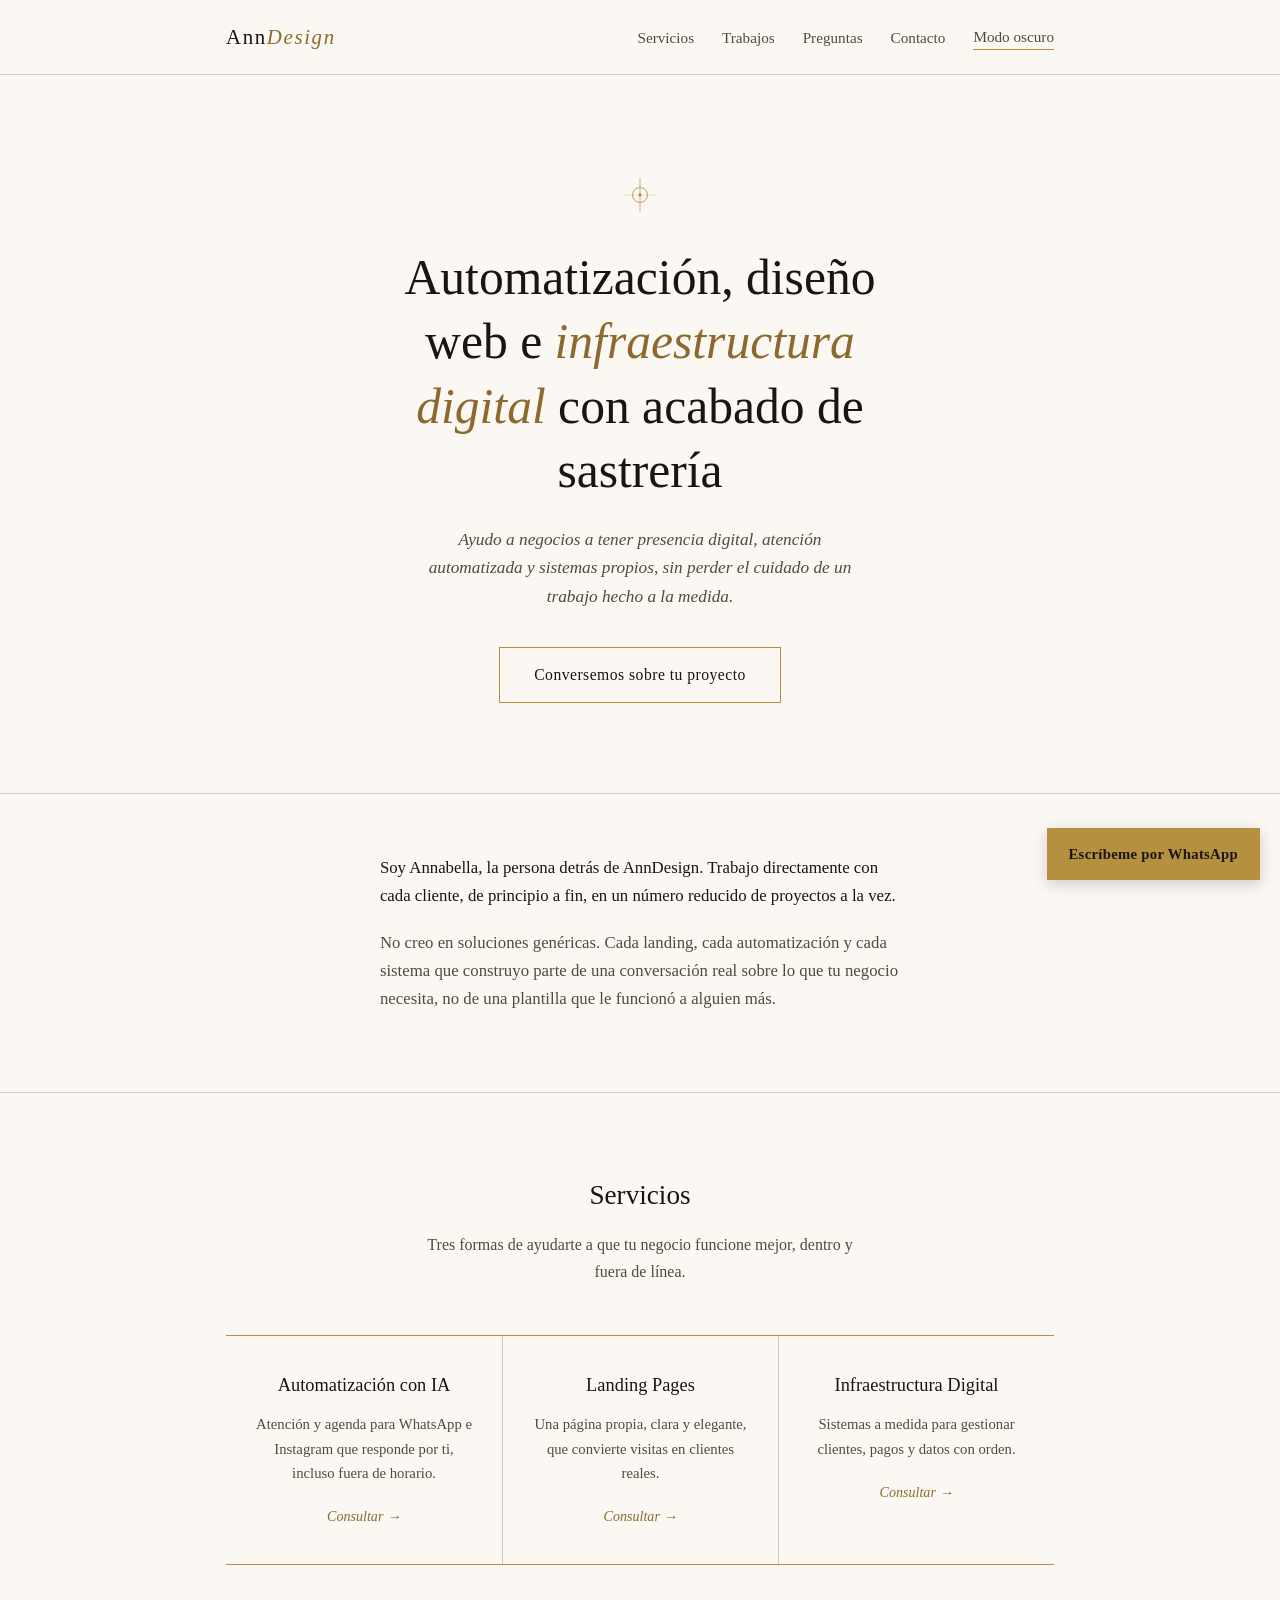
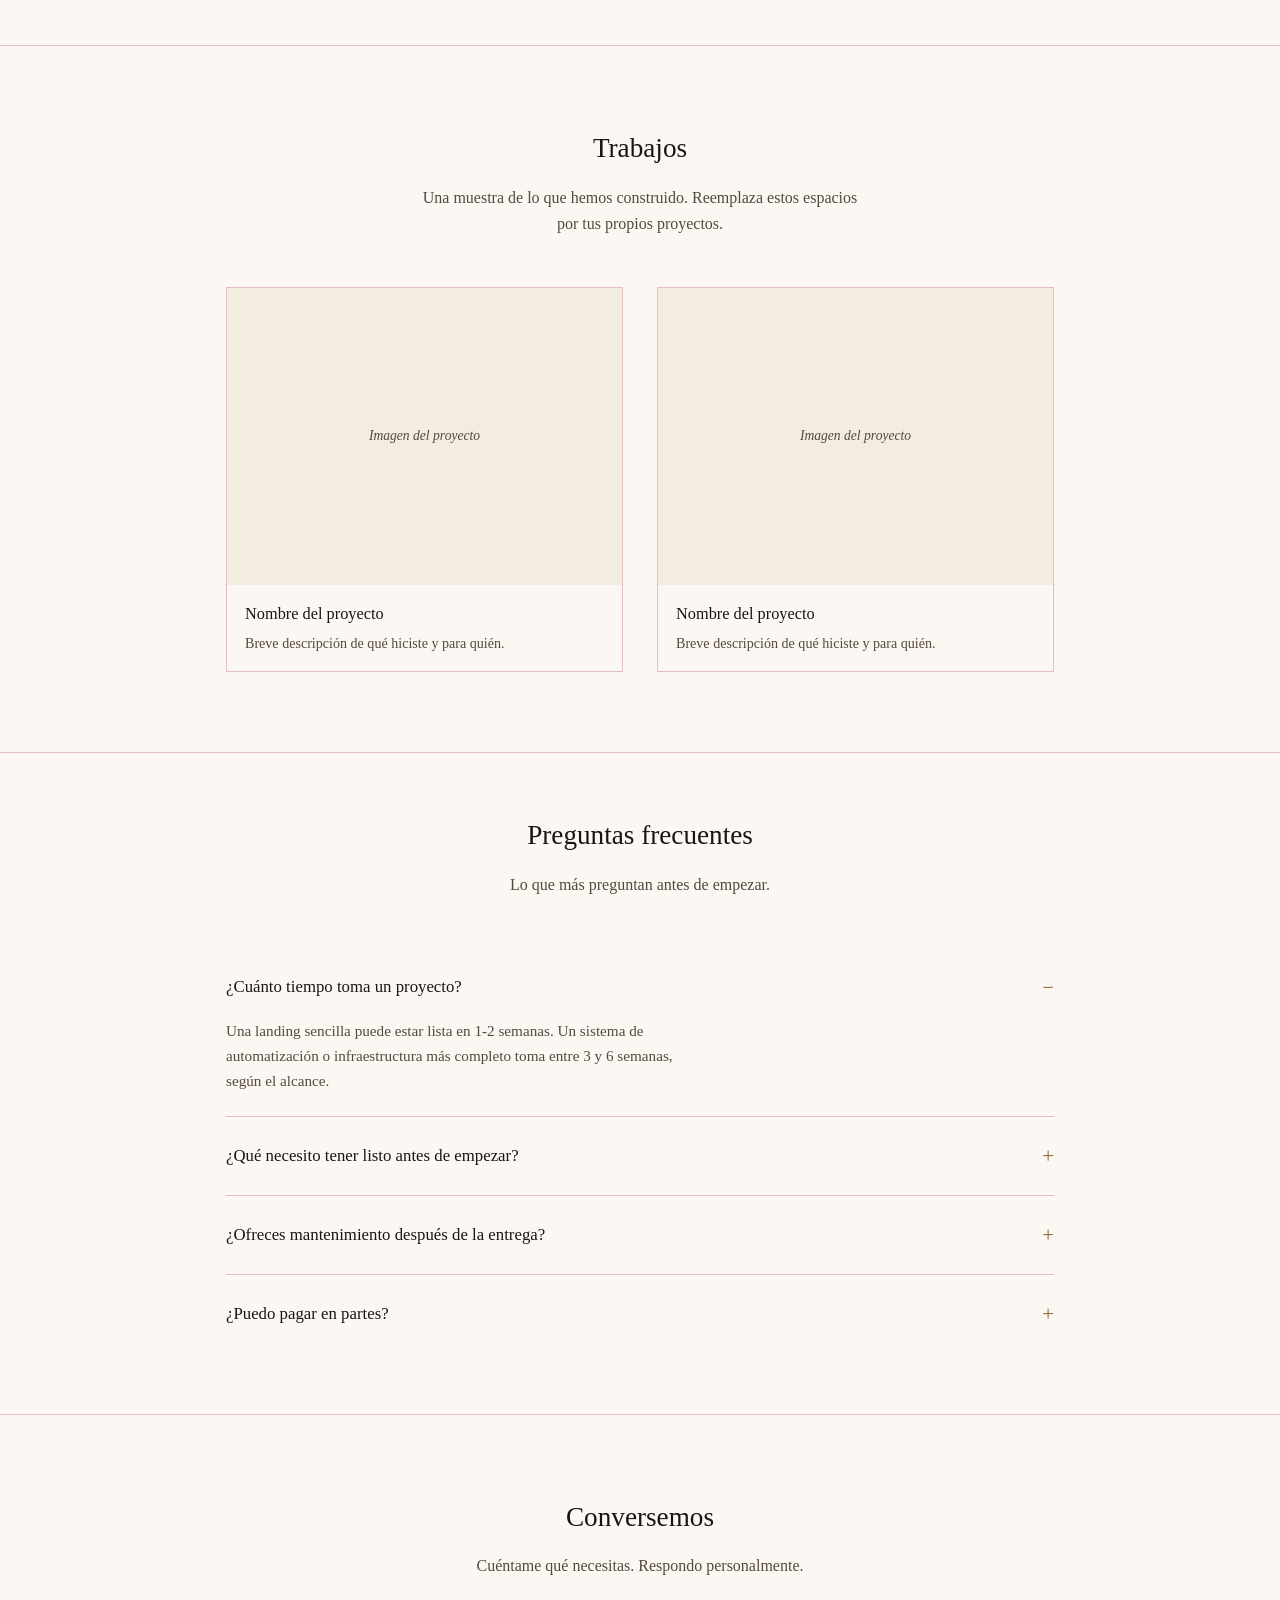
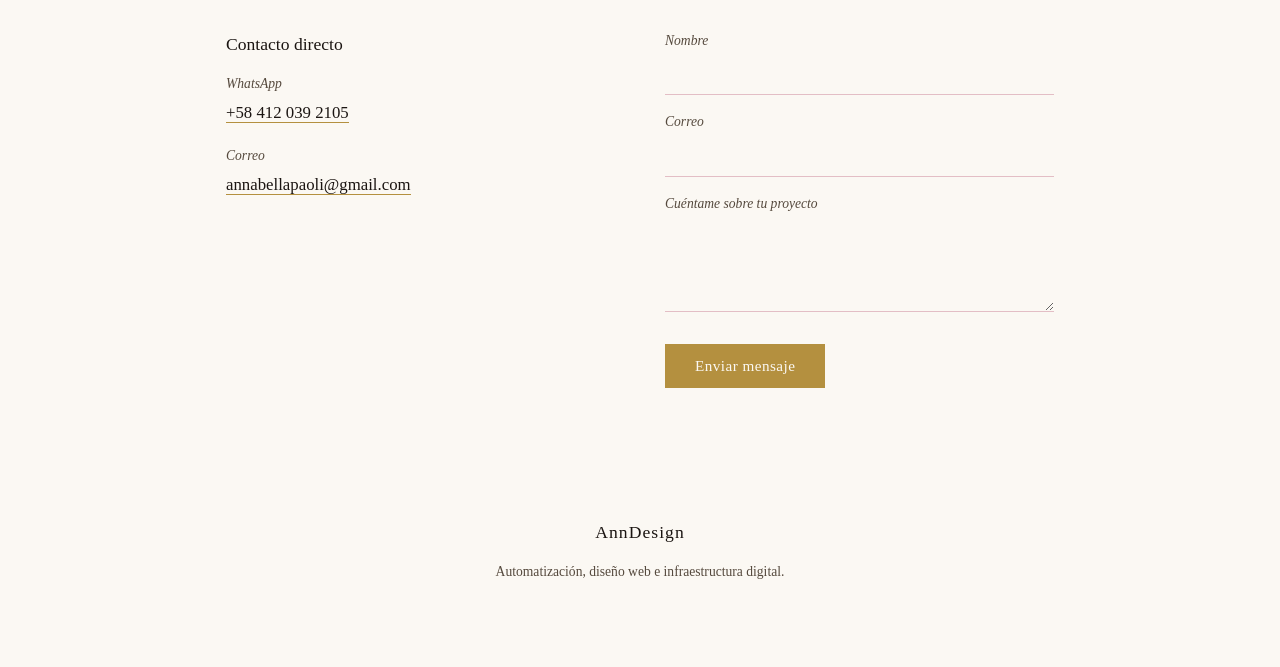
==== commit a371c336: "add the article a main sentence" ====
--- a/index.html
+++ b/index.html
@@ -65,7 +65,7 @@
       <circle cx="24" cy="24" r="2" fill="currentColor"/>
     </svg>
     <h1>Automatización, diseño web e <em>infraestructura digital</em> con acabado de sastrería</h1>
-    <p class="sub">Ayudo a negocios a tener presencia digital, atención automatizada y sistemas propios, sin perder el cuidado de un trabajo hecho a medida.</p>
+    <p class="sub">Ayudo a negocios a tener presencia digital, atención automatizada y sistemas propios, sin perder el cuidado de un trabajo hecho a la medida.</p>
     <a class="btn" href="#contacto">Conversemos sobre tu proyecto</a>
   </div>
 </header>
